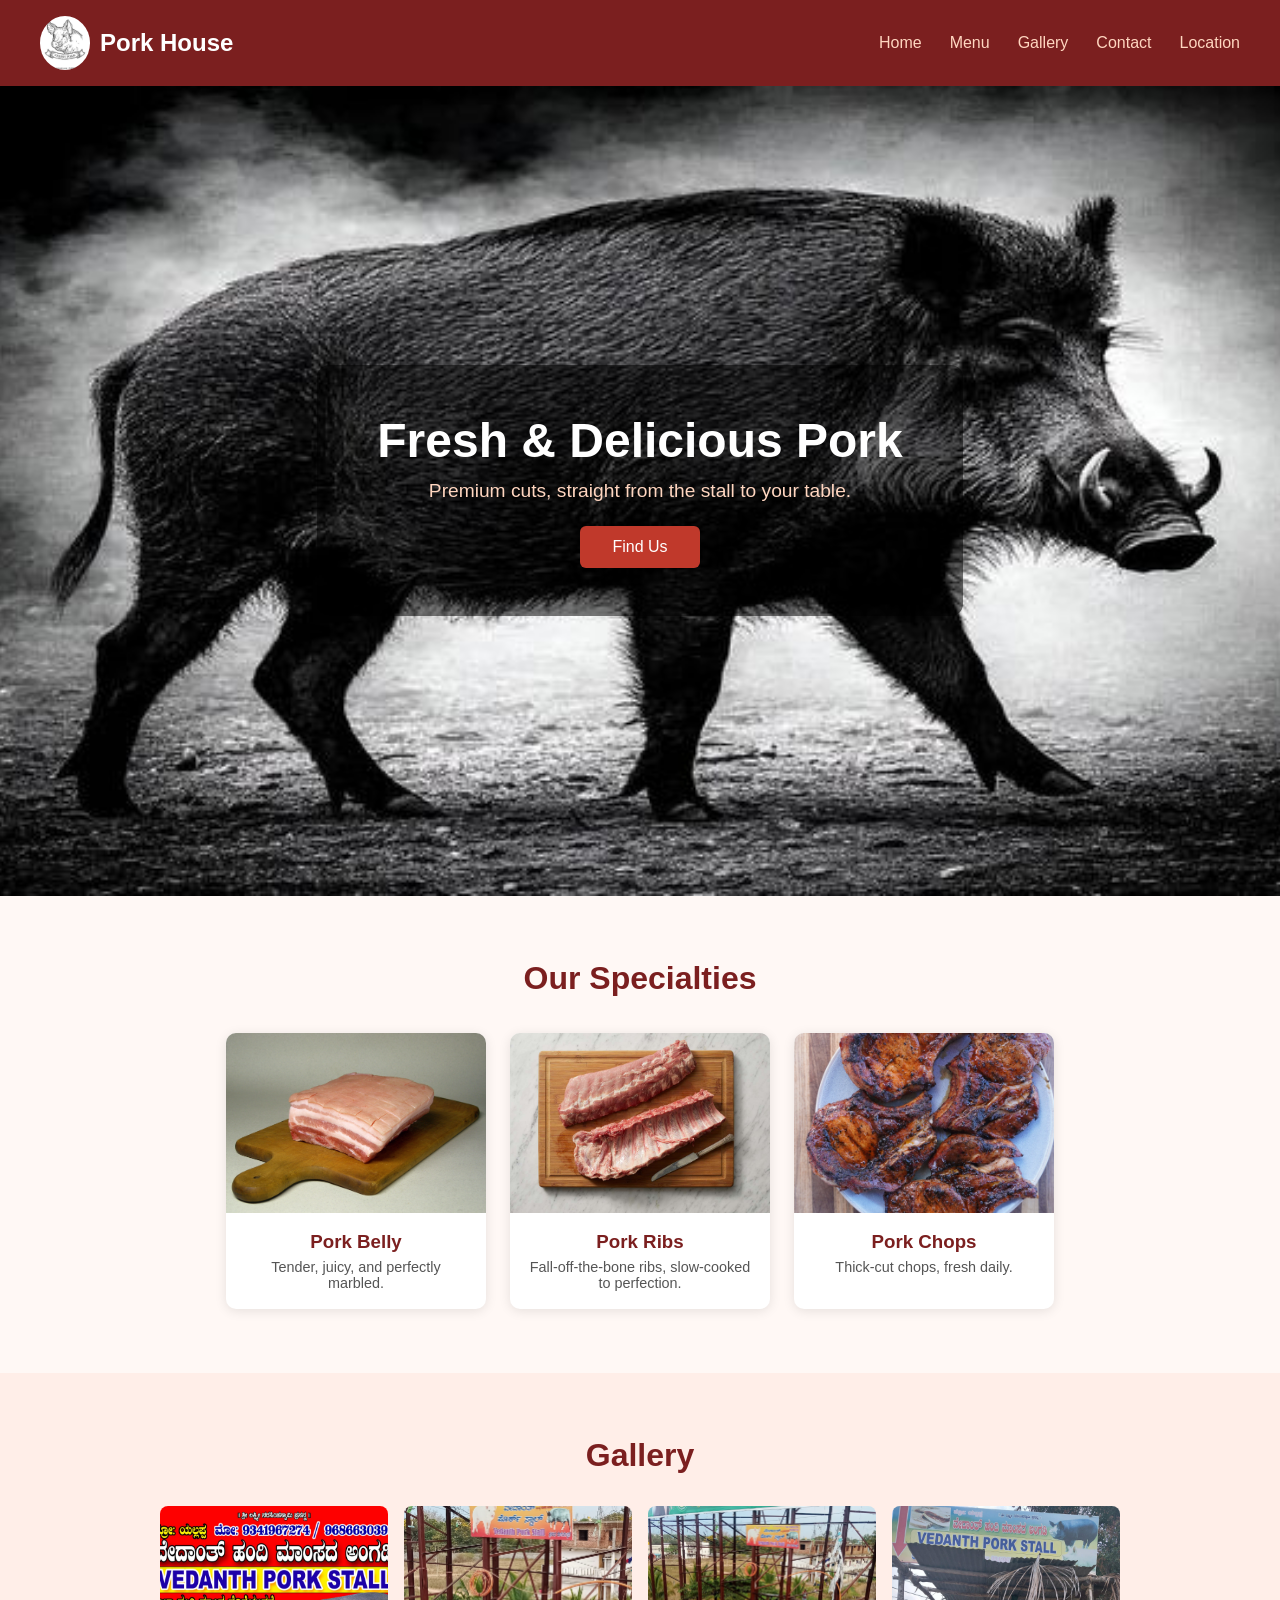
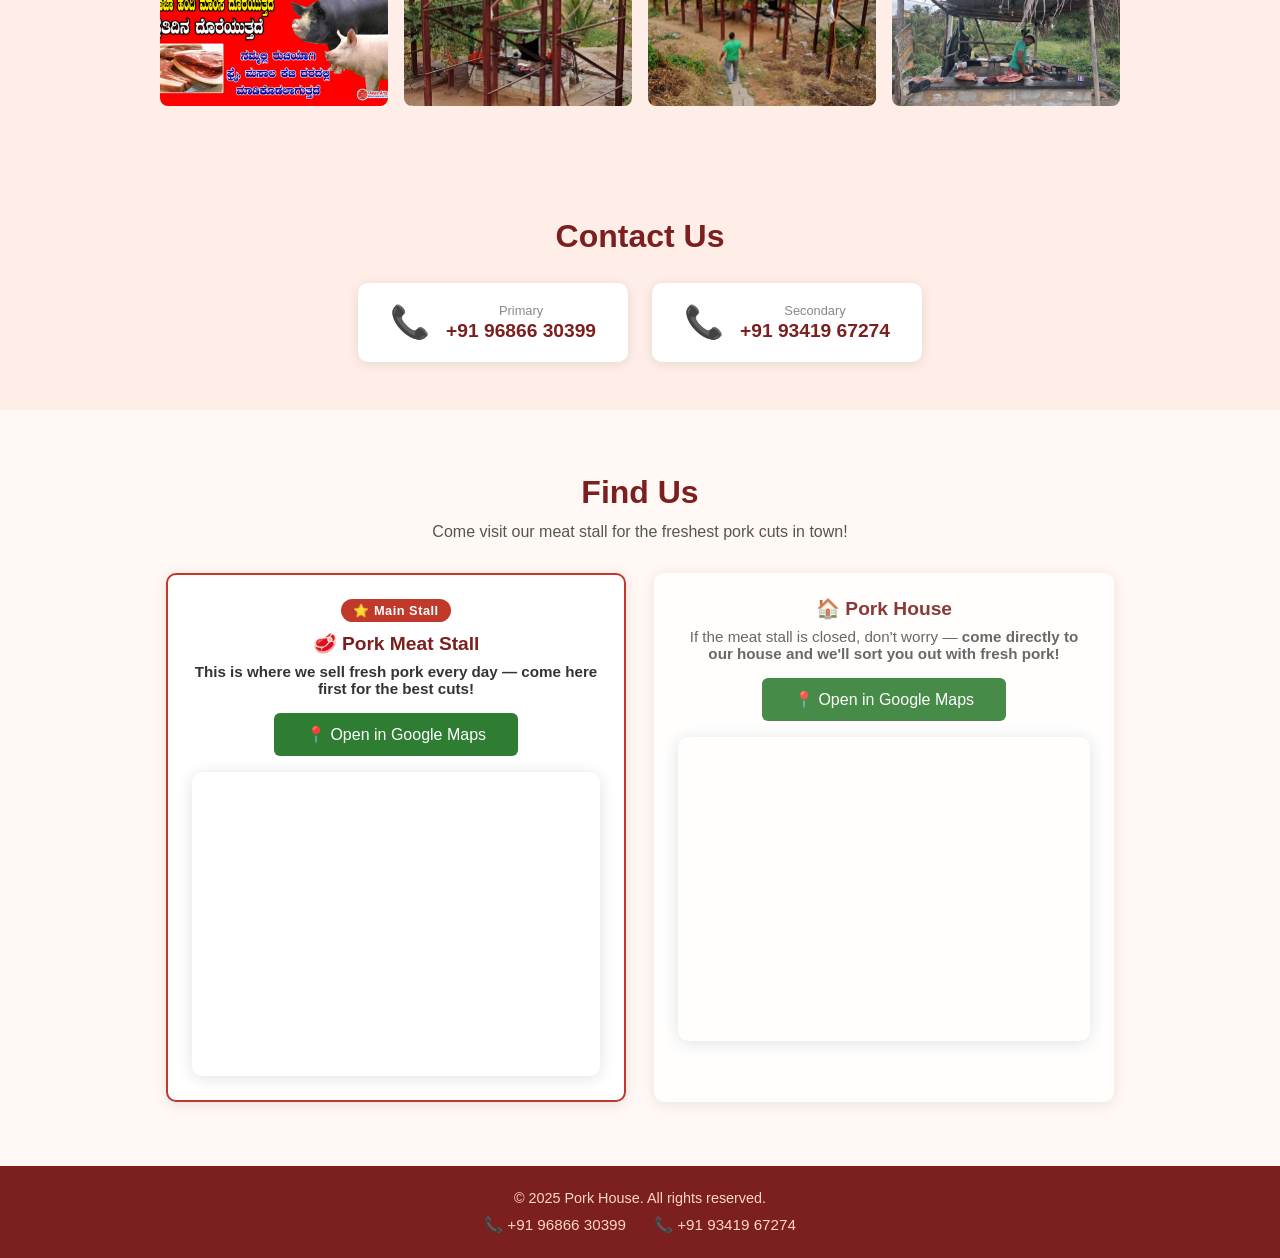
==== index.html @ 76602b4b "Initial Web Create 2026" ====
<!DOCTYPE html>
<html lang="en">

<head>
  <meta charset="UTF-8" />
  <meta name="viewport" content="width=device-width, initial-scale=1.0" />
  <title>Pork House</title>
  <link rel="stylesheet" href="styles.css" />
</head>

<body>

  <!-- Navbar -->
  <nav class="navbar">
    <div class="logo"><img src="./images/pork_image.jpeg" alt="appLogo" class="app-logo" />
      <p class="text">Pork House</p>
    </div>
    <ul>
      <li><a href="#home">Home</a></li>
      <li><a href="#menu">Menu</a></li>
      <li><a href="#gallery">Gallery</a></li>
      <li><a href="#contact">Contact</a></li>
      <li><a href="#location">Location</a></li>
    </ul>
  </nav>

  <!-- Hero Section -->
  <section class="hero" id="home">
    <div class="hero-overlay">
      <h1>Fresh & Delicious Pork</h1>
      <p>Premium cuts, straight from the stall to your table.</p>
      <a href="#location" class="btn">Find Us</a>
    </div>
  </section>

  <!-- Menu Highlights -->
  <section class="menu" id="menu">
    <h2>Our Specialties</h2>
    <div class="cards">
      <div class="card">
        <img src="images/pork-belly.jpg" alt="Pork Belly" />
        <h3>Pork Belly</h3>
        <p>Tender, juicy, and perfectly marbled.</p>
      </div>
      <div class="card">
        <img src="images/pork-ribs.jpg" alt="Pork Ribs" />
        <h3>Pork Ribs</h3>
        <p>Fall-off-the-bone ribs, slow-cooked to perfection.</p>
      </div>
      <div class="card">
        <img src="images/pork-chops.webp" alt="Pork Chops" />
        <h3>Pork Chops</h3>
        <p>Thick-cut chops, fresh daily.</p>
      </div>
    </div>
  </section>

  <!-- Gallery -->
  <section class="gallery" id="gallery">
    <h2>Gallery</h2>
    <div class="gallery-grid">
      <img src="images/stall-image5.jpeg" alt="Stall photo 1" />
      <img src="images/stall-image2.jpg" alt="Stall photo 2" />
      <img src="images/stall-image3.jpg" alt="Stall photo 3" />
      <img src="images/stall-image4.jpeg" alt="Stall photo 4" />
    </div>
  </section>

  <!-- Contact - Above Location -->
  <section class="contact" id="contact">
    <h2>Contact Us</h2>
    <div class="contact-numbers">
      <a href="tel:+919686630399" class="contact-card">
        <span class="contact-icon">📞</span>
        <div>
          <p class="contact-label">Primary</p>
          <p class="contact-num">+91 96866 30399</p>
        </div>
      </a>
      <a href="tel:+919341967274" class="contact-card">
        <span class="contact-icon">📞</span>
        <div>
          <p class="contact-label">Secondary</p>
          <p class="contact-num">+91 93419 67274</p>
        </div>
      </a>
    </div>
  </section>

  <!-- Location -->
  <section class="location" id="location">
    <h2>Find Us</h2>
    <p>Come visit our meat stall for the freshest pork cuts in town!</p>

    <div class="location-grid">

      <!-- Meat Shop - Primary -->
      <div class="location-card primary-card">
        <div class="primary-badge">⭐ Main Stall</div>
        <div class="location-label">🥩 Pork Meat Stall</div>
        <p class="primary-desc">This is where we sell fresh pork every day — come here first for the best cuts!</p>
        <a href="https://maps.app.goo.gl/c21QPs1DoTuWSvYH7" target="_blank" rel="noopener noreferrer"
          class="btn map-btn">
          📍 Open in Google Maps
        </a>
        <div class="map-embed">
          <iframe src="https://www.google.com/maps/embed?pb=!1m18!1m12!1m3!1d3890.7198566037187!2d77.38511257483822!3d12.796687487502913!2m3!1f0!2f0!3f0!3m2!1i1024!2i768!4f13.1!3m3!1m2!1s0x3bae47969651ea65%3A0xe410004b6f6bad5d!2sVedanth%20Pork%20Stall!5e0!3m2!1sen!2sin!4v1774704744958!5m2!1sen!2sin" width="100%" height="300"
            style="border:0;" allowfullscreen="" loading="lazy" referrerpolicy="no-referrer-when-downgrade"
            title="Vedanth Pork Stall"></iframe>
        </div>
      </div>

      <!-- Pork House - Fallback -->
      <div class="location-card secondary-card">
        <div class="location-label">🏠 Pork House</div>
        <p>If the meat stall is closed, don't worry — <strong>come directly to our house and we'll sort you out with
            fresh pork!</strong></p>
        <a href="https://maps.app.goo.gl/XZKq4kPBNKvLTe75A" target="_blank" rel="noopener noreferrer"
          class="btn map-btn">
          📍 Open in Google Maps
        </a>
        <div class="map-embed">
          <iframe src="https://www.google.com/maps/embed?pb=!1m18!1m12!1m3!1d972.6920124301181!2d77.3861687695358!3d12.793562499219107!2m3!1f0!2f0!3f0!3m2!1i1024!2i768!4f13.1!3m3!1m2!1s0x3bae476a164b6f61%3A0x58d364a64535a1d9!2sPork%20house%20chathra-%20Yallappa!5e0!3m2!1sen!2sin!4v1774704671130!5m2!1sen!2sin" width="100%" height="300"
            style="border:0;" allowfullscreen="" loading="lazy" referrerpolicy="no-referrer-when-downgrade"
            title="Pork House Chathra"></iframe>
        </div>
      </div>

    </div>
  </section>

  <!-- Footer -->
  <footer>
    <p>© 2025 Pork House. All rights reserved.</p>
    <div class="footer-contact">
      <a href="tel:+919686630399">📞 +91 96866 30399</a>
      <a href="tel:+919341967274">📞 +91 93419 67274</a>
    </div>
  </footer>

</body>

</html>
---- styles.css ----
* {
  margin: 0;
  padding: 0;
  box-sizing: border-box;
}

body {
  font-family: 'Segoe UI', sans-serif;
  color: #222;
  background: #fff8f5;
}

.app-logo {
  width: 50px;
  border-radius: 50%;
}
.logo{
  display: flex;
  align-items: center;
  gap: 10px;
}
/* Navbar */
.navbar {
  display: flex;
  justify-content: space-between;
  align-items: center;
  padding: 16px 40px;
  background: #7b1f1f;
  position: sticky;
  top: 0;
  z-index: 100;
}

.navbar .logo {
  font-size: 1.5rem;
  font-weight: bold;
  color: #fff;
}

.navbar ul {
  list-style: none;
  display: flex;
  flex-wrap: wrap;
  gap: 28px;
}

.navbar ul a {
  color: #ffd6c0;
  text-decoration: none;
  font-size: 1rem;
  transition: color 0.2s;
}

.navbar ul a:hover {
  color: #fff;
}

/* Hero */
.hero {
  height: 90vh;
  background: url('./images/pig-bg.jpg') center/cover no-repeat;
  background-size: cover;
  display: flex;
  align-items: center;
  justify-content: center;
}

.hero-overlay {
  background: rgba(0, 0, 0, 0.52);
  padding: 48px 60px;
  border-radius: 12px;
  text-align: center;
  color: #fff;
}

.hero-overlay h1 {
  font-size: 3rem;
  margin-bottom: 12px;
}

.hero-overlay p {
  font-size: 1.2rem;
  margin-bottom: 24px;
  color: #ffd6c0;
}

/* Button */
.btn {
  display: inline-block;
  padding: 12px 32px;
  background: #c0392b;
  color: #fff;
  border-radius: 6px;
  text-decoration: none;
  font-size: 1rem;
  transition: background 0.2s;
}

.btn:hover {
  background: #96281b;
}

/* Menu */
.menu {
  padding: 64px 40px;
  text-align: center;
}

.menu h2 {
  font-size: 2rem;
  margin-bottom: 36px;
  color: #7b1f1f;
}

.cards {
  display: flex;
  gap: 24px;
  justify-content: center;
  flex-wrap: wrap;
}

.card {
  background: #fff;
  border-radius: 10px;
  box-shadow: 0 2px 12px rgba(0, 0, 0, 0.1);
  width: 260px;
  overflow: hidden;
  transition: transform 0.2s;
}

.card:hover {
  transform: translateY(-6px);
}

.card img {
  width: 100%;
  height: 180px;
  object-fit: cover;
}

.card h3 {
  padding: 14px 16px 6px;
  color: #7b1f1f;
}

.card p {
  padding: 0 16px 18px;
  font-size: 0.9rem;
  color: #555;
}

/* Gallery */
.gallery {
  padding: 64px 40px;
  background: #ffeee8;
  text-align: center;
}

.gallery h2 {
  font-size: 2rem;
  margin-bottom: 32px;
  color: #7b1f1f;
}

.gallery-grid {
  display: grid;
  grid-template-columns: repeat(auto-fit, minmax(220px, 1fr));
  gap: 16px;
  max-width: 960px;
  margin: 0 auto;
}

.gallery-grid img {
  width: 100%;
  height: 200px;
  object-fit: cover;
  border-radius: 8px;
  transition: opacity 0.2s;
}

.gallery-grid img:hover {
  opacity: 0.85;
}

/* Location */
.location {
  padding: 64px 40px;
  text-align: center;
}

.location h2 {
  font-size: 2rem;
  margin-bottom: 12px;
  color: #7b1f1f;
}

.location > p {
  margin-bottom: 32px;
  color: #555;
}

.location-grid {
  display: flex;
  gap: 28px;
  justify-content: center;
  flex-wrap: wrap;
  max-width: 1000px;
  margin: 0 auto;
}

.location-card {
  background: #fff;
  border-radius: 10px;
  box-shadow: 0 2px 14px rgba(0,0,0,0.1);
  padding: 24px;
  flex: 1;
  min-width: 280px;
  max-width: 460px;
  text-align: center;
}

.primary-card {
  border: 2px solid #c0392b;
  flex: 1.3;
}

.secondary-card {
  opacity: 0.88;
}

.primary-badge {
  display: inline-block;
  background: #c0392b;
  color: #fff;
  font-size: 0.8rem;
  font-weight: bold;
  padding: 4px 12px;
  border-radius: 20px;
  margin-bottom: 10px;
  letter-spacing: 0.5px;
}

.primary-desc {
  font-weight: 600 !important;
  color: #333 !important;
}

.location-label {
  font-size: 1.2rem;
  font-weight: bold;
  color: #7b1f1f;
  margin-bottom: 8px;
}

.location-card p {
  color: #555;
  margin-bottom: 16px;
  font-size: 0.95rem;
}

.map-btn {
  margin-bottom: 16px;
  background: #2e7d32;
  display: inline-block;
}

.map-btn:hover {
  background: #1b5e20;
}

.map-embed {
  border-radius: 10px;
  overflow: hidden;
  box-shadow: 0 2px 16px rgba(0,0,0,0.12);
}

/* Contact */
.contact {
  padding: 48px 40px;
  background: #ffeee8;
  text-align: center;
}

.contact h2 {
  font-size: 2rem;
  margin-bottom: 28px;
  color: #7b1f1f;
}

.contact-numbers {
  display: flex;
  gap: 24px;
  justify-content: center;
  flex-wrap: wrap;
}

.contact-card {
  display: flex;
  align-items: center;
  gap: 16px;
  background: #fff;
  border-radius: 10px;
  padding: 20px 32px;
  box-shadow: 0 2px 12px rgba(0,0,0,0.1);
  text-decoration: none;
  color: #222;
  transition: transform 0.2s;
}

.contact-card:hover {
  transform: translateY(-4px);
}

.contact-icon {
  font-size: 2rem;
}

.contact-label {
  font-size: 0.8rem;
  color: #888;
  margin-bottom: 2px;
}

.contact-num {
  font-size: 1.2rem;
  font-weight: bold;
  color: #7b1f1f;
}

/* Footer */
footer {
  background: #7b1f1f;
  color: #ffd6c0;
  text-align: center;
  padding: 24px 20px;
  font-size: 0.9rem;
}

.footer-contact {
  display: flex;
  justify-content: center;
  gap: 28px;
  margin-top: 10px;
  flex-wrap: wrap;
}

.footer-contact a {
  color: #ffd6c0;
  text-decoration: none;
  font-size: 0.95rem;
}

.footer-contact a:hover {
  color: #fff;
}

/* Responsive */
@media (max-width: 600px) {
  .navbar {
    flex-direction: column;
    gap: 12px;
    padding: 16px 20px;
  }

  .hero-overlay h1 {
    font-size: 2rem;
  }

  .hero-overlay {
    padding: 32px 24px;
  }

  .menu,
  .gallery,
  .location {
    padding: 40px 20px;
  }
}
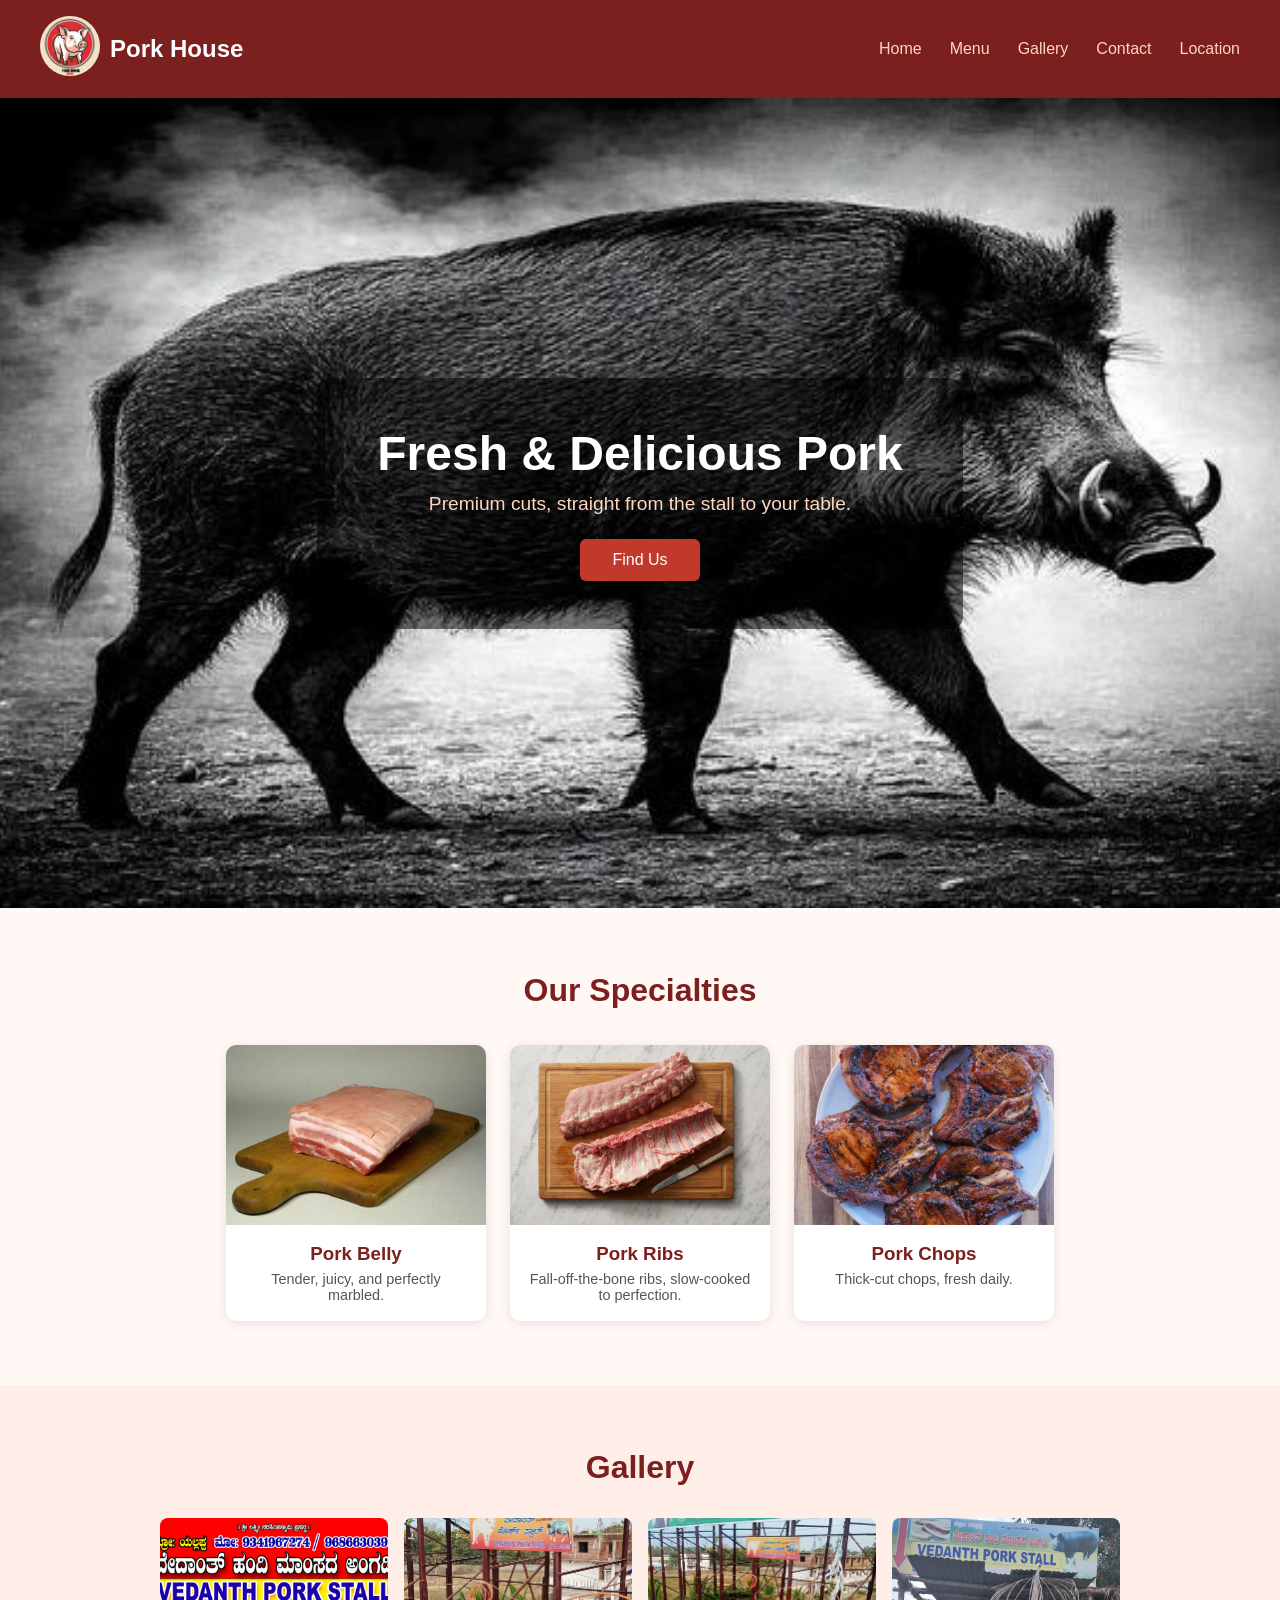
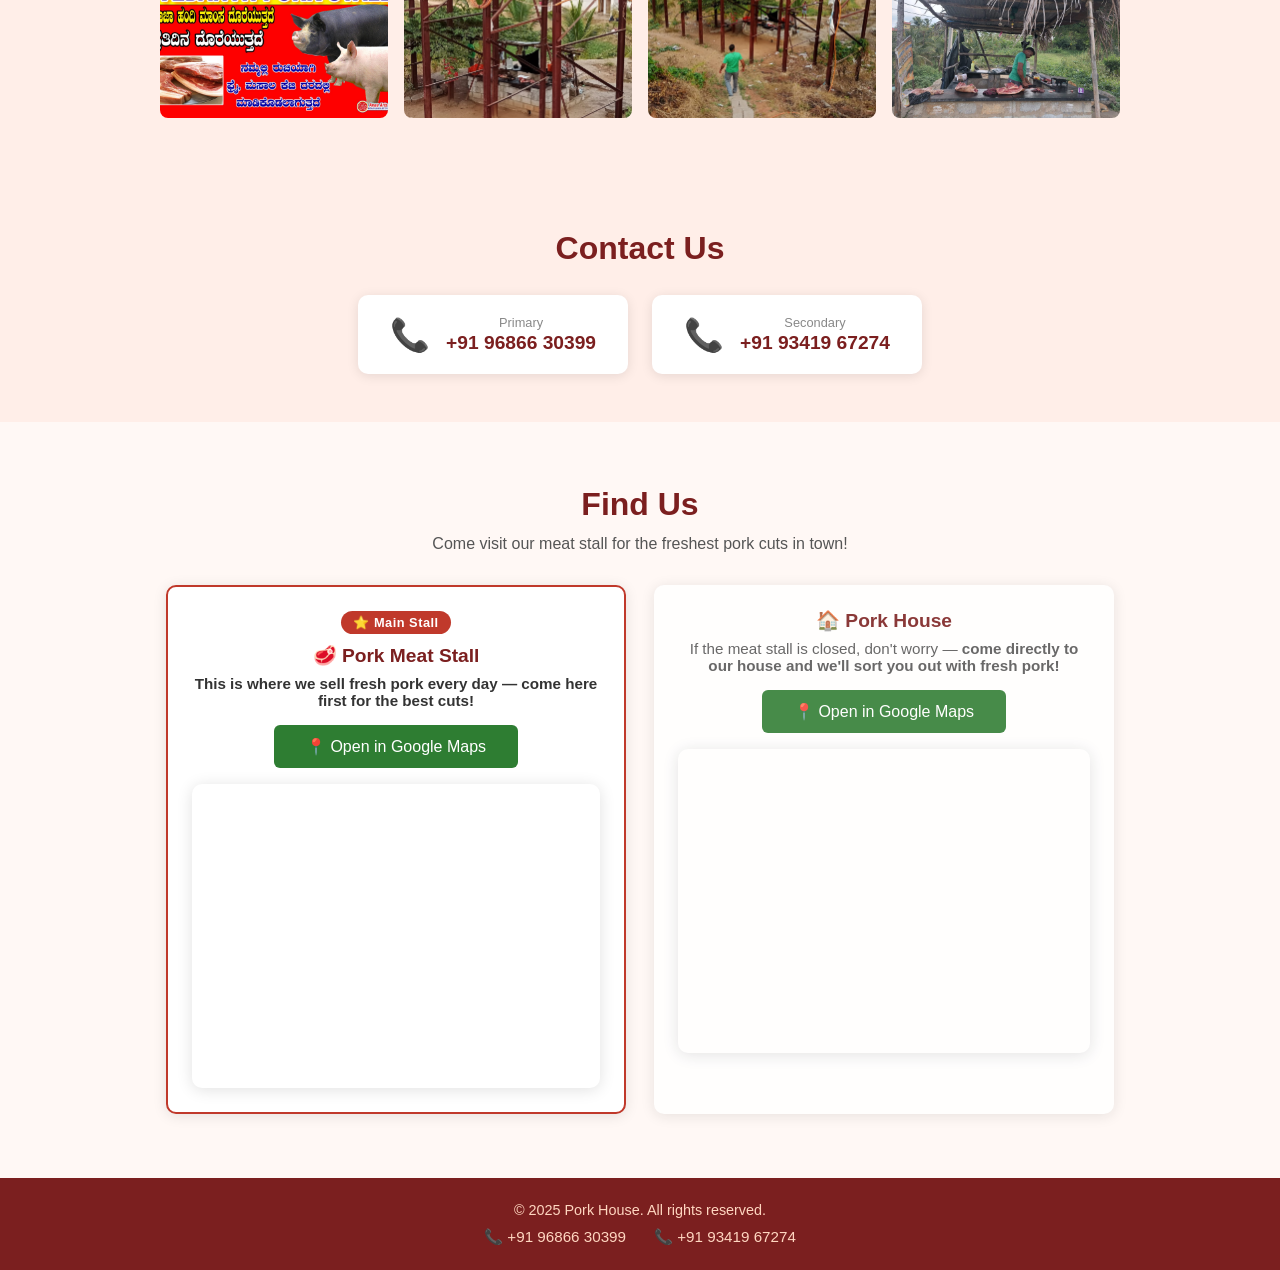
==== commit 689fb541: "Changed Logo of Website" ====
--- a/index.html
+++ b/index.html
@@ -6,13 +6,16 @@
   <meta name="viewport" content="width=device-width, initial-scale=1.0" />
   <title>Pork House</title>
   <link rel="stylesheet" href="styles.css" />
+  <link rel="icon" href="./images/pork-house-logo.png" type="image/png">
+
 </head>
 
 <body>
 
   <!-- Navbar -->
   <nav class="navbar">
-    <div class="logo"><img src="./images/pork_image.jpeg" alt="appLogo" class="app-logo" />
+    <div class="logo">
+      <a href="#"><img src="./images/pork-house-logo.png" alt="appLogo" class="app-logo" /></a>
       <p class="text">Pork House</p>
     </div>
     <ul>
--- a/styles.css
+++ b/styles.css
@@ -11,7 +11,7 @@
 }
 
 .app-logo {
-  width: 50px;
+  width: 60px;
   border-radius: 50%;
 }
 .logo{
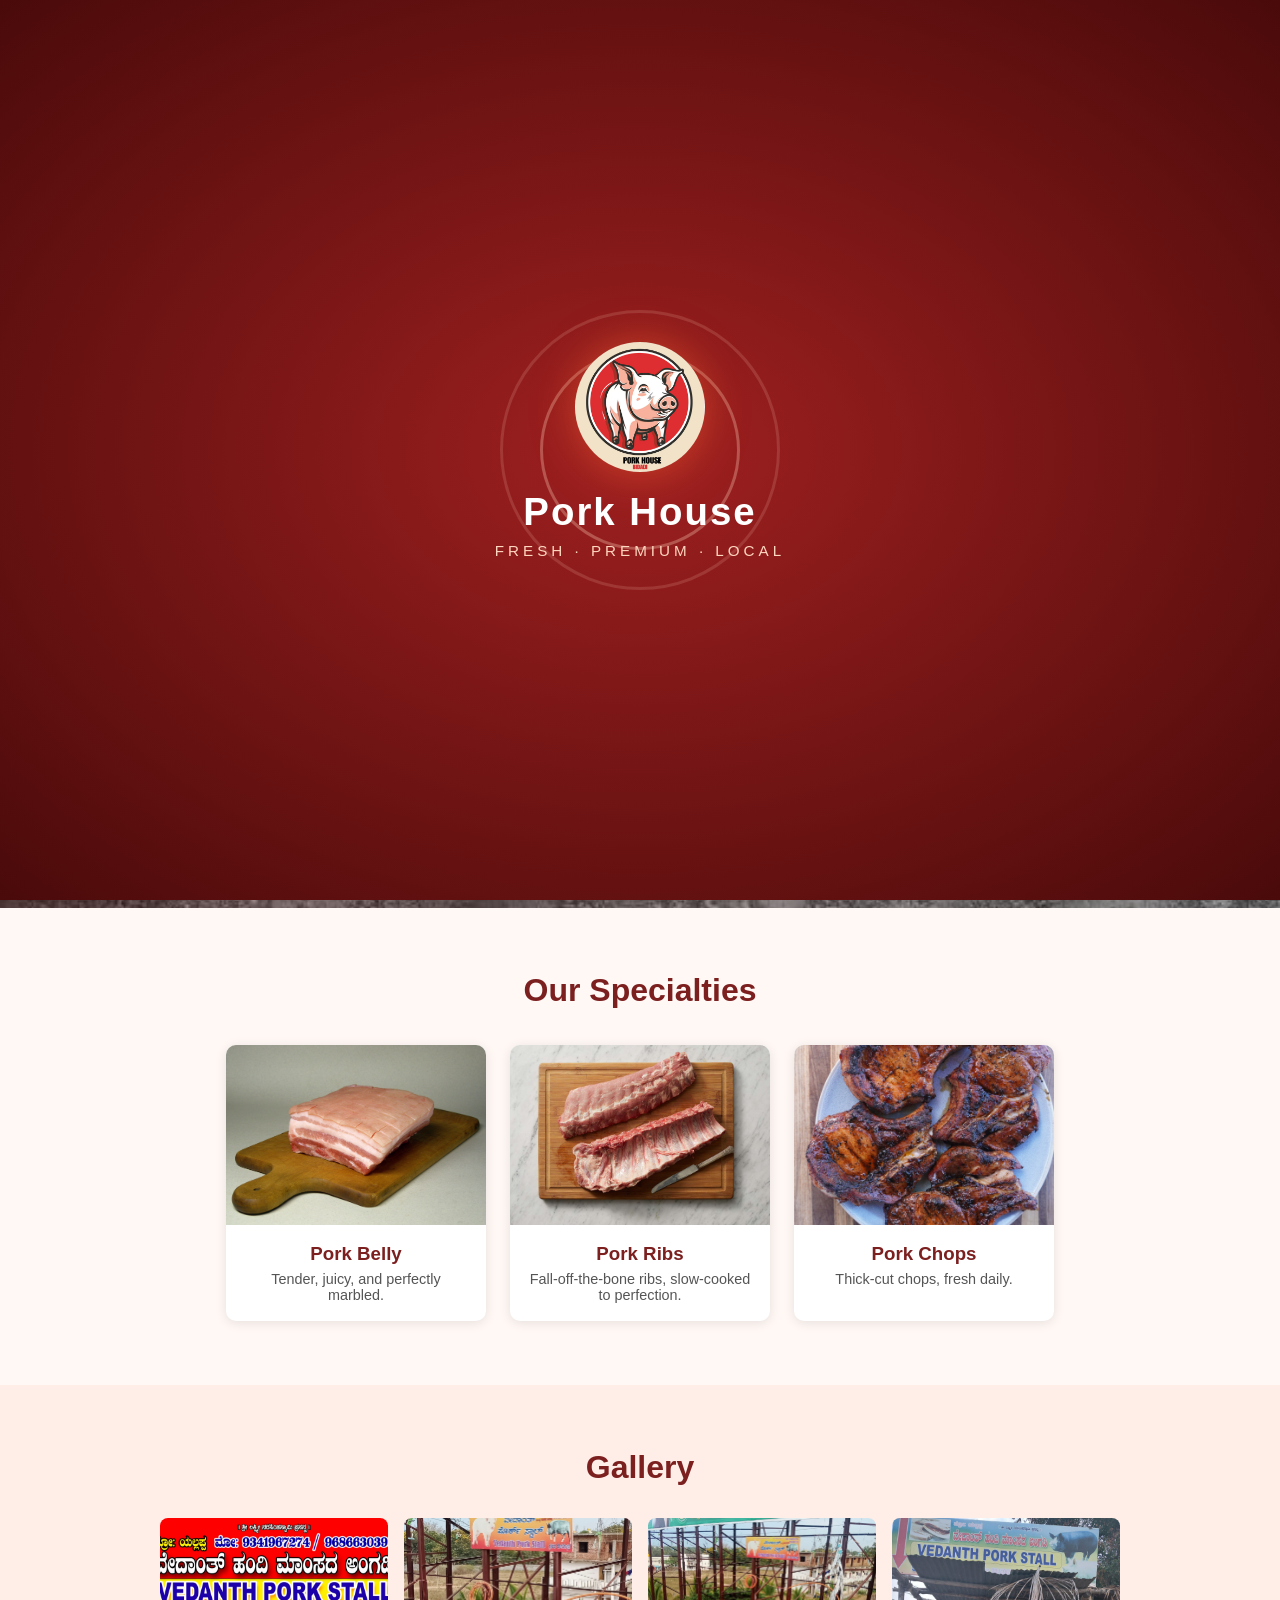
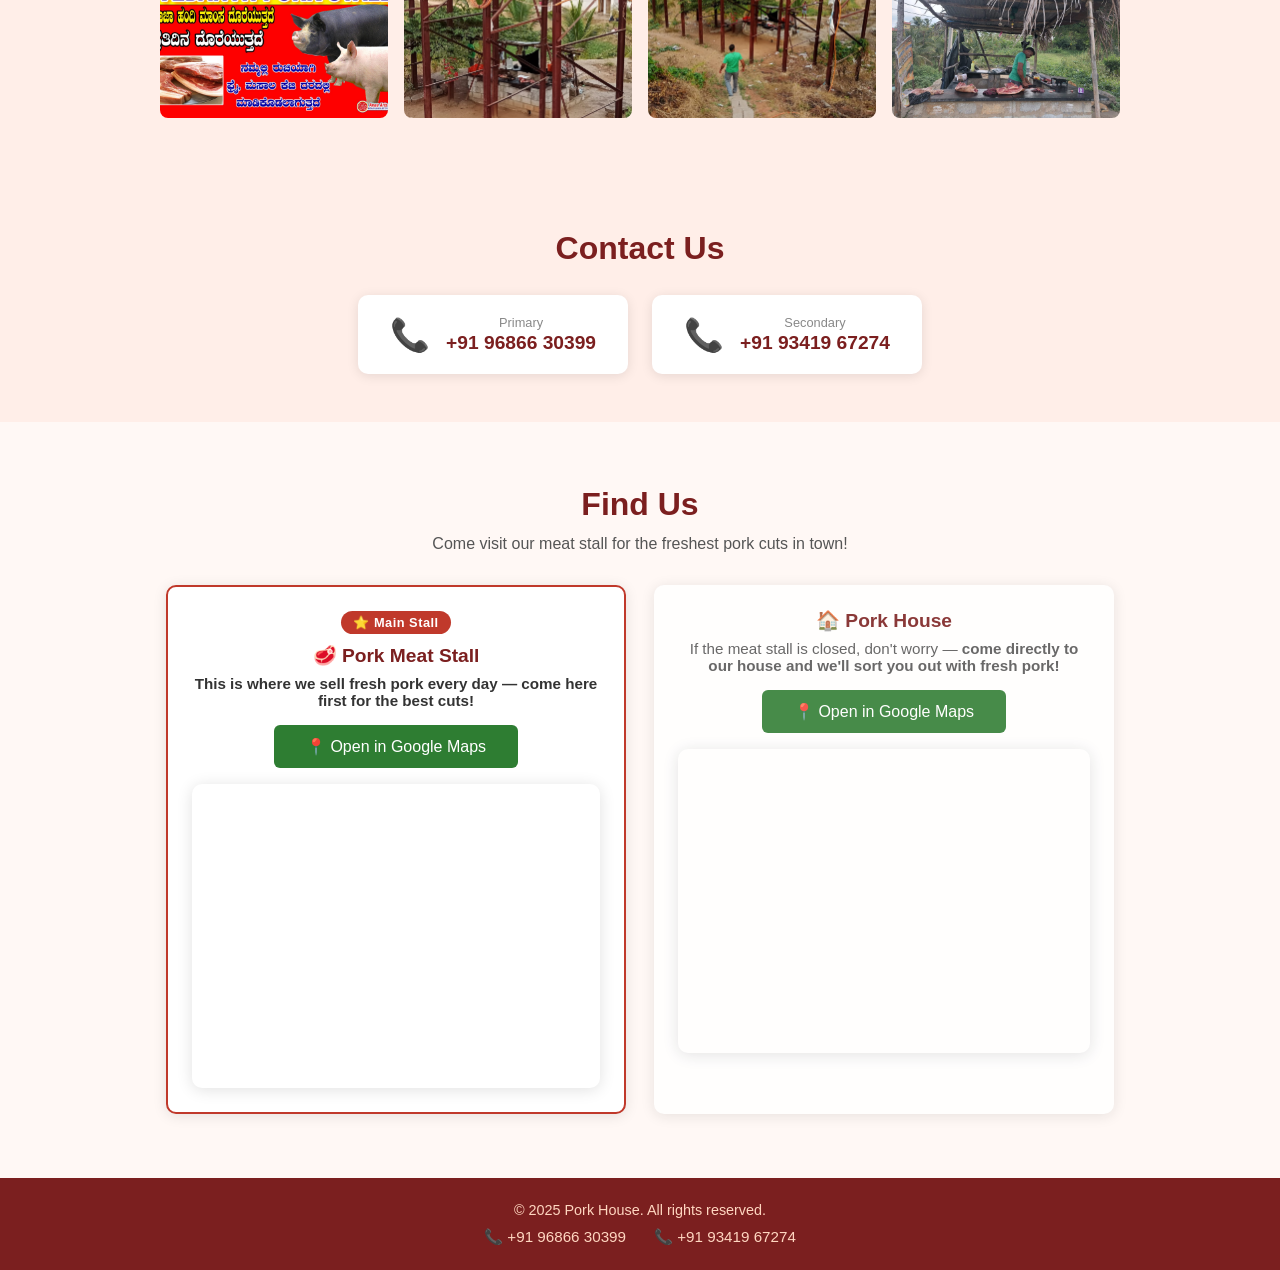
==== commit 07239ce5: "Created a beautiful animations, app opening logo display first, pig running animations using canvas" ====
--- a/index.html
+++ b/index.html
@@ -11,6 +11,15 @@
 </head>
 
 <body>
+
+  <!-- Splash Screen -->
+  <div class="splash" id="splash">
+    <div class="splash-ring"></div>
+    <div class="splash-ring splash-ring2"></div>
+    <img src="./images/pork-house-logo.png" alt="Pork House Logo" class="splash-logo" />
+    <p class="splash-text">Pork House</p>
+    <p class="splash-tagline">Fresh · Premium · Local</p>
+  </div>
 
   <!-- Navbar -->
   <nav class="navbar">
@@ -29,28 +38,33 @@
 
   <!-- Hero Section -->
   <section class="hero" id="home">
-    <div class="hero-overlay">
-      <h1>Fresh & Delicious Pork</h1>
+    <div class="hero-particles">
+      <span></span><span></span><span></span><span></span><span></span>
+      <span></span><span></span><span></span>
+    </div>
+    <canvas id="pigCanvas"></canvas>
+    <div class="hero-overlay animate-hero">
+      <h1>Fresh &amp; Delicious Pork</h1>
       <p>Premium cuts, straight from the stall to your table.</p>
-      <a href="#location" class="btn">Find Us</a>
+      <a href="#location" class="btn btn-pulse">Find Us</a>
     </div>
   </section>
 
   <!-- Menu Highlights -->
-  <section class="menu" id="menu">
+  <section class="menu reveal" id="menu">
     <h2>Our Specialties</h2>
     <div class="cards">
-      <div class="card">
+      <div class="card reveal">
         <img src="images/pork-belly.jpg" alt="Pork Belly" />
         <h3>Pork Belly</h3>
         <p>Tender, juicy, and perfectly marbled.</p>
       </div>
-      <div class="card">
+      <div class="card reveal">
         <img src="images/pork-ribs.jpg" alt="Pork Ribs" />
         <h3>Pork Ribs</h3>
         <p>Fall-off-the-bone ribs, slow-cooked to perfection.</p>
       </div>
-      <div class="card">
+      <div class="card reveal">
         <img src="images/pork-chops.webp" alt="Pork Chops" />
         <h3>Pork Chops</h3>
         <p>Thick-cut chops, fresh daily.</p>
@@ -59,18 +73,18 @@
   </section>
 
   <!-- Gallery -->
-  <section class="gallery" id="gallery">
+  <section class="gallery reveal" id="gallery">
     <h2>Gallery</h2>
     <div class="gallery-grid">
-      <img src="images/stall-image5.jpeg" alt="Stall photo 1" />
-      <img src="images/stall-image2.jpg" alt="Stall photo 2" />
-      <img src="images/stall-image3.jpg" alt="Stall photo 3" />
-      <img src="images/stall-image4.jpeg" alt="Stall photo 4" />
+      <img src="images/stall-image5.jpeg" alt="Stall photo 1" class="reveal" />
+      <img src="images/stall-image2.jpg" alt="Stall photo 2" class="reveal" />
+      <img src="images/stall-image3.jpg" alt="Stall photo 3" class="reveal" />
+      <img src="images/stall-image4.jpeg" alt="Stall photo 4" class="reveal" />
     </div>
   </section>
 
   <!-- Contact - Above Location -->
-  <section class="contact" id="contact">
+  <section class="contact reveal" id="contact">
     <h2>Contact Us</h2>
     <div class="contact-numbers">
       <a href="tel:+919686630399" class="contact-card">
@@ -91,7 +105,7 @@
   </section>
 
   <!-- Location -->
-  <section class="location" id="location">
+  <section class="location reveal" id="location">
     <h2>Find Us</h2>
     <p>Come visit our meat stall for the freshest pork cuts in town!</p>
 
@@ -141,6 +155,257 @@
     </div>
   </footer>
 
+  <script>
+    // Splash
+    window.addEventListener('load', () => {
+      setTimeout(() => {
+        const splash = document.getElementById('splash');
+        splash.classList.add('splash-hide');
+        setTimeout(() => splash.remove(), 800);
+      }, 1800);
+    });
+
+    // Scroll reveal
+    const observer = new IntersectionObserver((entries) => {
+      entries.forEach(e => {
+        if (e.isIntersecting) {
+          e.target.classList.add('revealed');
+          observer.unobserve(e.target);
+        }
+      });
+    }, { threshold: 0.12 });
+    document.querySelectorAll('.reveal').forEach(el => observer.observe(el));
+
+    // ── Pig Canvas Animation ──────────────────────────────────────────
+    const canvas = document.getElementById('pigCanvas');
+    const ctx    = canvas.getContext('2d');
+
+    function resize() {
+      canvas.width  = canvas.parentElement.offsetWidth;
+      canvas.height = canvas.parentElement.offsetHeight;
+    }
+    resize();
+    window.addEventListener('resize', resize);
+
+    const pig = { x: -160, dir: 1, speed: 2.8, t: 0 };
+
+    function drawPig(cx, groundY, dir, t) {
+      ctx.save();
+      ctx.translate(cx, groundY);
+      if (dir === -1) ctx.scale(-1, 1);
+
+      // gallop: body bobs and pitches
+      const bob   = Math.abs(Math.sin(t * 0.22)) * -10;  // lifts up at mid-stride
+      const pitch = Math.sin(t * 0.22) * 4;               // slight nose-dip
+
+      // leg angles — gallop gait (4 phases)
+      const phase = (t * 0.22) % (Math.PI * 2);
+      const fl = Math.sin(phase) * 38;           // front-left
+      const fr = Math.sin(phase + Math.PI) * 38; // front-right
+      const bl = Math.sin(phase + Math.PI * 0.5) * 32;  // back-left
+      const br = Math.sin(phase + Math.PI * 1.5) * 32;  // back-right
+
+      const S = 1.5; // overall scale
+      ctx.scale(S, S);
+
+      // ── shadow ──
+      ctx.save();
+      ctx.translate(0, 2);
+      ctx.scale(1, 0.18);
+      ctx.beginPath();
+      ctx.ellipse(0, 0, 55, 55, 0, 0, Math.PI * 2);
+      ctx.fillStyle = 'rgba(0,0,0,0.22)';
+      ctx.fill();
+      ctx.restore();
+
+      ctx.save();
+      ctx.translate(0, bob);
+      ctx.rotate(pitch * Math.PI / 180);
+
+      // ── BACK LEGS (behind body) ──
+      function leg(ox, oy, angle, isBack) {
+        ctx.save();
+        ctx.translate(ox, oy);
+        ctx.rotate(angle * Math.PI / 180);
+        // upper leg
+        ctx.beginPath();
+        ctx.roundRect(-5, 0, 10, 20, 5);
+        ctx.fillStyle = isBack ? '#c9604a' : '#d4705a';
+        ctx.fill();
+        // lower leg (knee bend)
+        ctx.save();
+        ctx.translate(0, 18);
+        ctx.rotate(-angle * 0.5 * Math.PI / 180);
+        ctx.beginPath();
+        ctx.roundRect(-4, 0, 8, 16, 4);
+        ctx.fillStyle = '#b85040';
+        ctx.fill();
+        // hoof
+        ctx.beginPath();
+        ctx.ellipse(0, 17, 6, 4, 0, 0, Math.PI * 2);
+        ctx.fillStyle = '#3a1a10';
+        ctx.fill();
+        ctx.restore();
+        ctx.restore();
+      }
+
+      leg(-28, -18, bl, true);
+      leg(-18, -18, br, true);
+
+      // ── BODY — wide barrel pig ──
+      // main torso
+      ctx.beginPath();
+      ctx.ellipse(0, -28, 52, 30, 0, 0, Math.PI * 2);
+      ctx.fillStyle = '#f0a090';
+      ctx.fill();
+      ctx.strokeStyle = '#c96050';
+      ctx.lineWidth = 1.2;
+      ctx.stroke();
+
+      // belly (lighter underside)
+      ctx.beginPath();
+      ctx.ellipse(4, -18, 34, 16, 0, 0, Math.PI * 2);
+      ctx.fillStyle = '#f9cfc4';
+      ctx.fill();
+
+      // ── FRONT LEGS (in front of body) ──
+      leg(22, -18, fl, false);
+      leg(32, -18, fr, false);
+
+      // ── NECK ──
+      ctx.beginPath();
+      ctx.moveTo(36, -50);
+      ctx.bezierCurveTo(58, -52, 62, -42, 58, -30);
+      ctx.bezierCurveTo(52, -20, 38, -22, 36, -30);
+      ctx.closePath();
+      ctx.fillStyle = '#f0a090';
+      ctx.fill();
+
+      // ── HEAD — big round pig head ──
+      ctx.beginPath();
+      ctx.ellipse(62, -50, 26, 24, 0.15, 0, Math.PI * 2);
+      ctx.fillStyle = '#f0a090';
+      ctx.fill();
+      ctx.strokeStyle = '#c96050';
+      ctx.lineWidth = 1.2;
+      ctx.stroke();
+
+      // ── EARS — triangle/rounded on top ──
+      // left ear
+      ctx.save();
+      ctx.translate(50, -70);
+      ctx.rotate(-0.3 + Math.sin(t * 0.15) * 0.12);
+      ctx.beginPath();
+      ctx.moveTo(0, 0);
+      ctx.lineTo(-10, -20);
+      ctx.lineTo(8, -18);
+      ctx.closePath();
+      ctx.fillStyle = '#e07060';
+      ctx.fill();
+      ctx.strokeStyle = '#c05040';
+      ctx.lineWidth = 1;
+      ctx.stroke();
+      // inner ear
+      ctx.beginPath();
+      ctx.moveTo(0, -2);
+      ctx.lineTo(-6, -16);
+      ctx.lineTo(4, -14);
+      ctx.closePath();
+      ctx.fillStyle = '#f0a0a0';
+      ctx.fill();
+      ctx.restore();
+
+      // right ear
+      ctx.save();
+      ctx.translate(68, -72);
+      ctx.rotate(0.2 + Math.sin(t * 0.15 + 0.5) * 0.1);
+      ctx.beginPath();
+      ctx.moveTo(0, 0);
+      ctx.lineTo(8, -20);
+      ctx.lineTo(-6, -17);
+      ctx.closePath();
+      ctx.fillStyle = '#e07060';
+      ctx.fill();
+      ctx.strokeStyle = '#c05040';
+      ctx.lineWidth = 1;
+      ctx.stroke();
+      ctx.beginPath();
+      ctx.moveTo(0, -2);
+      ctx.lineTo(4, -15);
+      ctx.lineTo(-3, -13);
+      ctx.closePath();
+      ctx.fillStyle = '#f0a0a0';
+      ctx.fill();
+      ctx.restore();
+
+      // ── SNOUT — wide flat disc ──
+      ctx.beginPath();
+      ctx.ellipse(84, -46, 14, 11, 0.1, 0, Math.PI * 2);
+      ctx.fillStyle = '#e07868';
+      ctx.fill();
+      ctx.strokeStyle = '#c05040';
+      ctx.lineWidth = 1;
+      ctx.stroke();
+      // nostrils
+      ctx.beginPath();
+      ctx.ellipse(80, -45, 3.5, 2.5, -0.3, 0, Math.PI * 2);
+      ctx.fillStyle = '#7a2a1a';
+      ctx.fill();
+      ctx.beginPath();
+      ctx.ellipse(88, -45, 3.5, 2.5, 0.3, 0, Math.PI * 2);
+      ctx.fillStyle = '#7a2a1a';
+      ctx.fill();
+
+      // ── EYE ──
+      ctx.beginPath();
+      ctx.ellipse(72, -58, 5, 5, 0, 0, Math.PI * 2);
+      ctx.fillStyle = '#fff';
+      ctx.fill();
+      ctx.beginPath();
+      ctx.ellipse(73, -58, 3, 3, 0, 0, Math.PI * 2);
+      ctx.fillStyle = '#1a0a00';
+      ctx.fill();
+      ctx.beginPath();
+      ctx.ellipse(74.5, -59.5, 1.2, 1.2, 0, 0, Math.PI * 2);
+      ctx.fillStyle = '#fff';
+      ctx.fill();
+
+      // ── TAIL — curly corkscrew ──
+      const waggle = Math.sin(t * 0.3) * 12;
+      ctx.save();
+      ctx.translate(-50, -38);
+      ctx.rotate(waggle * Math.PI / 180);
+      ctx.beginPath();
+      ctx.arc(0, 0, 10, 0.3, Math.PI * 1.6);
+      ctx.strokeStyle = '#d4705a';
+      ctx.lineWidth = 4;
+      ctx.lineCap = 'round';
+      ctx.stroke();
+      ctx.beginPath();
+      ctx.arc(8, -8, 5, 0.8, Math.PI * 1.9);
+      ctx.lineWidth = 3;
+      ctx.stroke();
+      ctx.restore();
+
+      ctx.restore(); // bob/pitch
+      ctx.restore(); // main
+    }
+
+    function loop() {
+      ctx.clearRect(0, 0, canvas.width, canvas.height);
+      pig.t++;
+      pig.x += pig.speed * pig.dir;
+      const groundY = canvas.height * 0.88;
+
+      if (pig.dir === 1 && pig.x > canvas.width + 160) { pig.dir = -1; pig.x = canvas.width + 160; }
+      else if (pig.dir === -1 && pig.x < -160)          { pig.dir =  1; pig.x = -160; }
+
+      drawPig(pig.x, groundY, pig.dir, pig.t);
+      requestAnimationFrame(loop);
+    }
+    loop();
+  </script>
+
 </body>
 
 </html>
--- a/styles.css
+++ b/styles.css
@@ -14,11 +14,13 @@
   width: 60px;
   border-radius: 50%;
 }
-.logo{
+
+.logo {
   display: flex;
   align-items: center;
   gap: 10px;
 }
+
 /* Navbar */
 .navbar {
   display: flex;
@@ -39,6 +41,7 @@
 
 .navbar ul {
   list-style: none;
+  justify-content: center;
   display: flex;
   flex-wrap: wrap;
   gap: 28px;
@@ -49,20 +52,191 @@
   text-decoration: none;
   font-size: 1rem;
   transition: color 0.2s;
-}
-
-.navbar ul a:hover {
-  color: #fff;
-}
+  position: relative;
+  padding-bottom: 3px;
+}
+
+.navbar ul a::after {
+  content: '';
+  position: absolute;
+  left: 0; bottom: 0;
+  width: 0; height: 2px;
+  background: #ffd6c0;
+  transition: width 0.3s ease;
+}
+
+.navbar ul a:hover::after { width: 100%; }
 
 /* Hero */
 .hero {
   height: 90vh;
-  background: url('./images/pig-bg.jpg') center/cover no-repeat;
-  background-size: cover;
+  background: url('./images/types-pork-meat.jpg') center/cover no-repeat;
   display: flex;
   align-items: center;
   justify-content: center;
+  position: relative;
+  overflow: hidden;
+}
+
+#pigCanvas {
+  position: absolute;
+  inset: 0;
+  width: 100%;
+  height: 100%;
+  pointer-events: none;
+  z-index: 1;
+}
+
+.hero::before {
+  content: '';
+  position: absolute;
+  inset: 0;
+  background: linear-gradient(135deg, rgba(80,0,0,0.45) 0%, rgba(0,0,0,0.3) 100%);
+}
+
+/* Hero text entrance */
+.animate-hero {
+  animation: heroEntrance 1s 2s cubic-bezier(0.22, 1, 0.36, 1) both;
+}
+
+@keyframes heroEntrance {
+  from { opacity: 0; transform: translateY(40px) scale(0.97); }
+  to   { opacity: 1; transform: translateY(0) scale(1); }
+}
+
+/* Floating particles */
+.hero-particles {
+  position: absolute;
+  inset: 0;
+  pointer-events: none;
+}
+
+.hero-particles span {
+  position: absolute;
+  display: block;
+  border-radius: 50%;
+  background: rgba(255, 180, 120, 0.18);
+  animation: floatUp linear infinite;
+}
+
+.hero-particles span:nth-child(1) { width:12px; height:12px; left:10%;  animation-duration:7s;  animation-delay:0s;   }
+.hero-particles span:nth-child(2) { width:20px; height:20px; left:25%;  animation-duration:9s;  animation-delay:1s;   }
+.hero-particles span:nth-child(3) { width:8px;  height:8px;  left:40%;  animation-duration:6s;  animation-delay:2s;   }
+.hero-particles span:nth-child(4) { width:16px; height:16px; left:55%;  animation-duration:11s; animation-delay:0.5s; }
+.hero-particles span:nth-child(5) { width:10px; height:10px; left:70%;  animation-duration:8s;  animation-delay:1.5s; }
+.hero-particles span:nth-child(6) { width:24px; height:24px; left:82%;  animation-duration:10s; animation-delay:3s;   }
+.hero-particles span:nth-child(7) { width:6px;  height:6px;  left:90%;  animation-duration:7s;  animation-delay:0.8s; }
+.hero-particles span:nth-child(8) { width:14px; height:14px; left:5%;   animation-duration:12s; animation-delay:2.5s; }
+
+@keyframes floatUp {
+  0%   { bottom: -20px; opacity: 0;   transform: translateX(0) scale(1); }
+  10%  { opacity: 0.6; }
+  90%  { opacity: 0.3; }
+  100% { bottom: 110%;  opacity: 0;   transform: translateX(30px) scale(1.3); }
+}
+
+/* Pulse button */
+.btn-pulse {
+  animation: btnPulse 2.5s 3s ease infinite;
+}
+
+@keyframes btnPulse {
+  0%, 100% { box-shadow: 0 0 0 0 rgba(192,57,43,0.5); }
+  50%       { box-shadow: 0 0 0 12px rgba(192,57,43,0); }
+}
+
+/* Scroll Reveal */
+.reveal {
+  opacity: 0;
+  transform: translateY(36px);
+  transition: opacity 0.7s ease, transform 0.7s ease;
+}
+
+.reveal.revealed {
+  opacity: 1;
+  transform: translateY(0);
+}
+
+.card.reveal:nth-child(2) { transition-delay: 0.15s; }
+.card.reveal:nth-child(3) { transition-delay: 0.3s; }
+
+.gallery-grid .reveal:nth-child(2) { transition-delay: 0.1s; }
+.gallery-grid .reveal:nth-child(3) { transition-delay: 0.2s; }
+.gallery-grid .reveal:nth-child(4) { transition-delay: 0.3s; }
+
+
+/* Splash Screen */
+.splash {
+  position: fixed;
+  inset: 0;
+  background: radial-gradient(ellipse at center, #a02020 0%, #4a0a0a 100%);
+  display: flex;
+  flex-direction: column;
+  align-items: center;
+  justify-content: center;
+  z-index: 9999;
+  transition: opacity 0.8s ease, transform 0.8s ease;
+}
+
+.splash-ring {
+  position: absolute;
+  width: 200px;
+  height: 200px;
+  border-radius: 50%;
+  border: 3px solid rgba(255, 214, 192, 0.3);
+  animation: ringPulse 1.8s ease-out infinite;
+}
+
+.splash-ring2 {
+  width: 280px;
+  height: 280px;
+  animation-delay: 0.4s;
+  border-color: rgba(255, 214, 192, 0.15);
+}
+
+@keyframes ringPulse {
+  0%   { transform: scale(0.8); opacity: 1; }
+  100% { transform: scale(1.4); opacity: 0; }
+}
+
+.splash-logo {
+  width: 130px;
+  border-radius: 50%;
+  box-shadow: 0 0 40px rgba(255, 100, 50, 0.5);
+  animation: splashPop 0.6s cubic-bezier(0.34, 1.56, 0.64, 1) forwards;
+}
+
+.splash-text {
+  color: #fff;
+  font-size: 2.4rem;
+  font-weight: bold;
+  margin-top: 18px;
+  letter-spacing: 2px;
+  animation: splashSlideUp 0.6s 0.2s ease both;
+}
+
+.splash-tagline {
+  color: #ffd6c0;
+  font-size: 0.95rem;
+  letter-spacing: 4px;
+  margin-top: 8px;
+  text-transform: uppercase;
+  animation: splashSlideUp 0.6s 0.4s ease both;
+}
+
+@keyframes splashPop {
+  from { transform: scale(0.4) rotate(-10deg); opacity: 0; }
+  to   { transform: scale(1) rotate(0deg);    opacity: 1; }
+}
+
+@keyframes splashSlideUp {
+  from { transform: translateY(20px); opacity: 0; }
+  to   { transform: translateY(0);    opacity: 1; }
+}
+
+.splash-hide {
+  opacity: 0;
+  transform: scale(1.05);
 }
 
 .hero-overlay {
@@ -71,6 +245,8 @@
   border-radius: 12px;
   text-align: center;
   color: #fff;
+  position: relative;
+  z-index: 2;
 }
 
 .hero-overlay h1 {
@@ -194,7 +370,7 @@
   color: #7b1f1f;
 }
 
-.location > p {
+.location>p {
   margin-bottom: 32px;
   color: #555;
 }
@@ -211,7 +387,7 @@
 .location-card {
   background: #fff;
   border-radius: 10px;
-  box-shadow: 0 2px 14px rgba(0,0,0,0.1);
+  box-shadow: 0 2px 14px rgba(0, 0, 0, 0.1);
   padding: 24px;
   flex: 1;
   min-width: 280px;
@@ -271,7 +447,7 @@
 .map-embed {
   border-radius: 10px;
   overflow: hidden;
-  box-shadow: 0 2px 16px rgba(0,0,0,0.12);
+  box-shadow: 0 2px 16px rgba(0, 0, 0, 0.12);
 }
 
 /* Contact */
@@ -301,7 +477,7 @@
   background: #fff;
   border-radius: 10px;
   padding: 20px 32px;
-  box-shadow: 0 2px 12px rgba(0,0,0,0.1);
+  box-shadow: 0 2px 12px rgba(0, 0, 0, 0.1);
   text-decoration: none;
   color: #222;
   transition: transform 0.2s;
@@ -353,6 +529,8 @@
 .footer-contact a:hover {
   color: #fff;
 }
+
+
 
 /* Responsive */
 @media (max-width: 600px) {
@@ -362,6 +540,7 @@
     padding: 16px 20px;
   }
 
+
   .hero-overlay h1 {
     font-size: 2rem;
   }
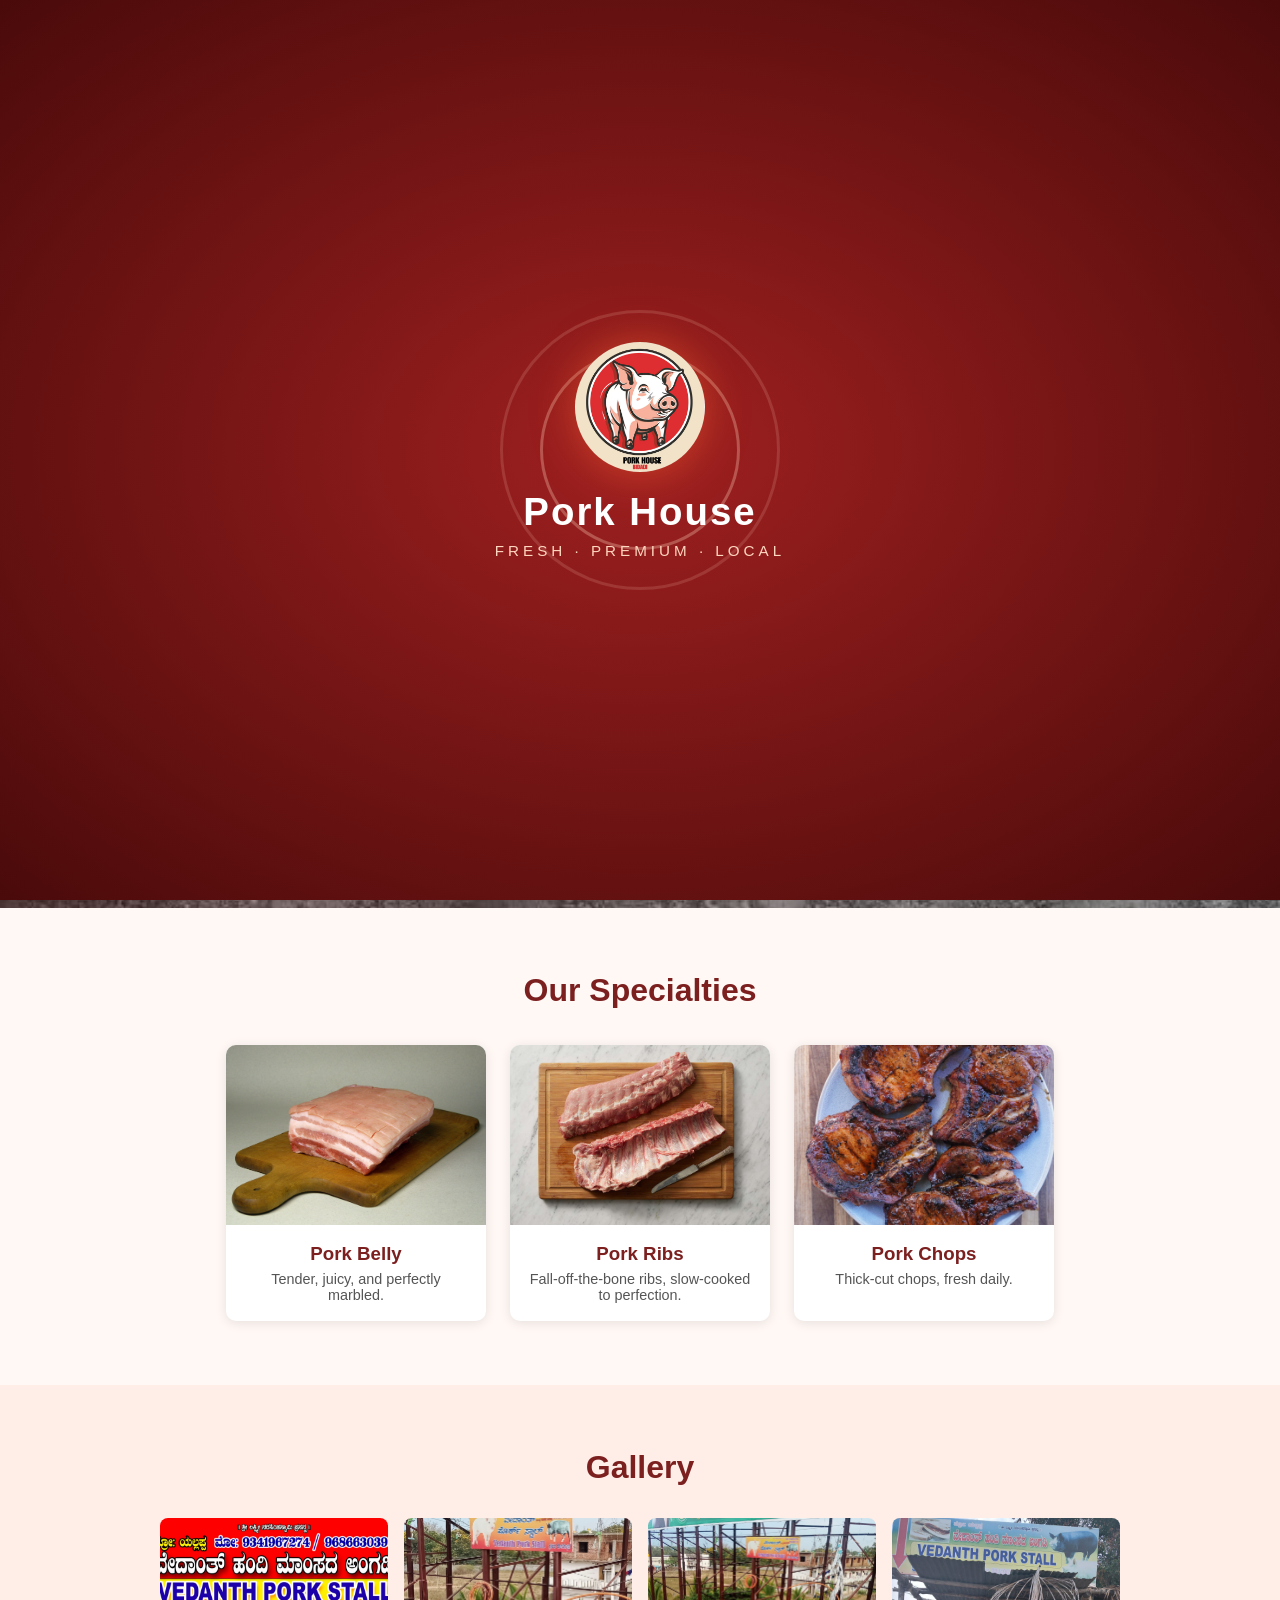
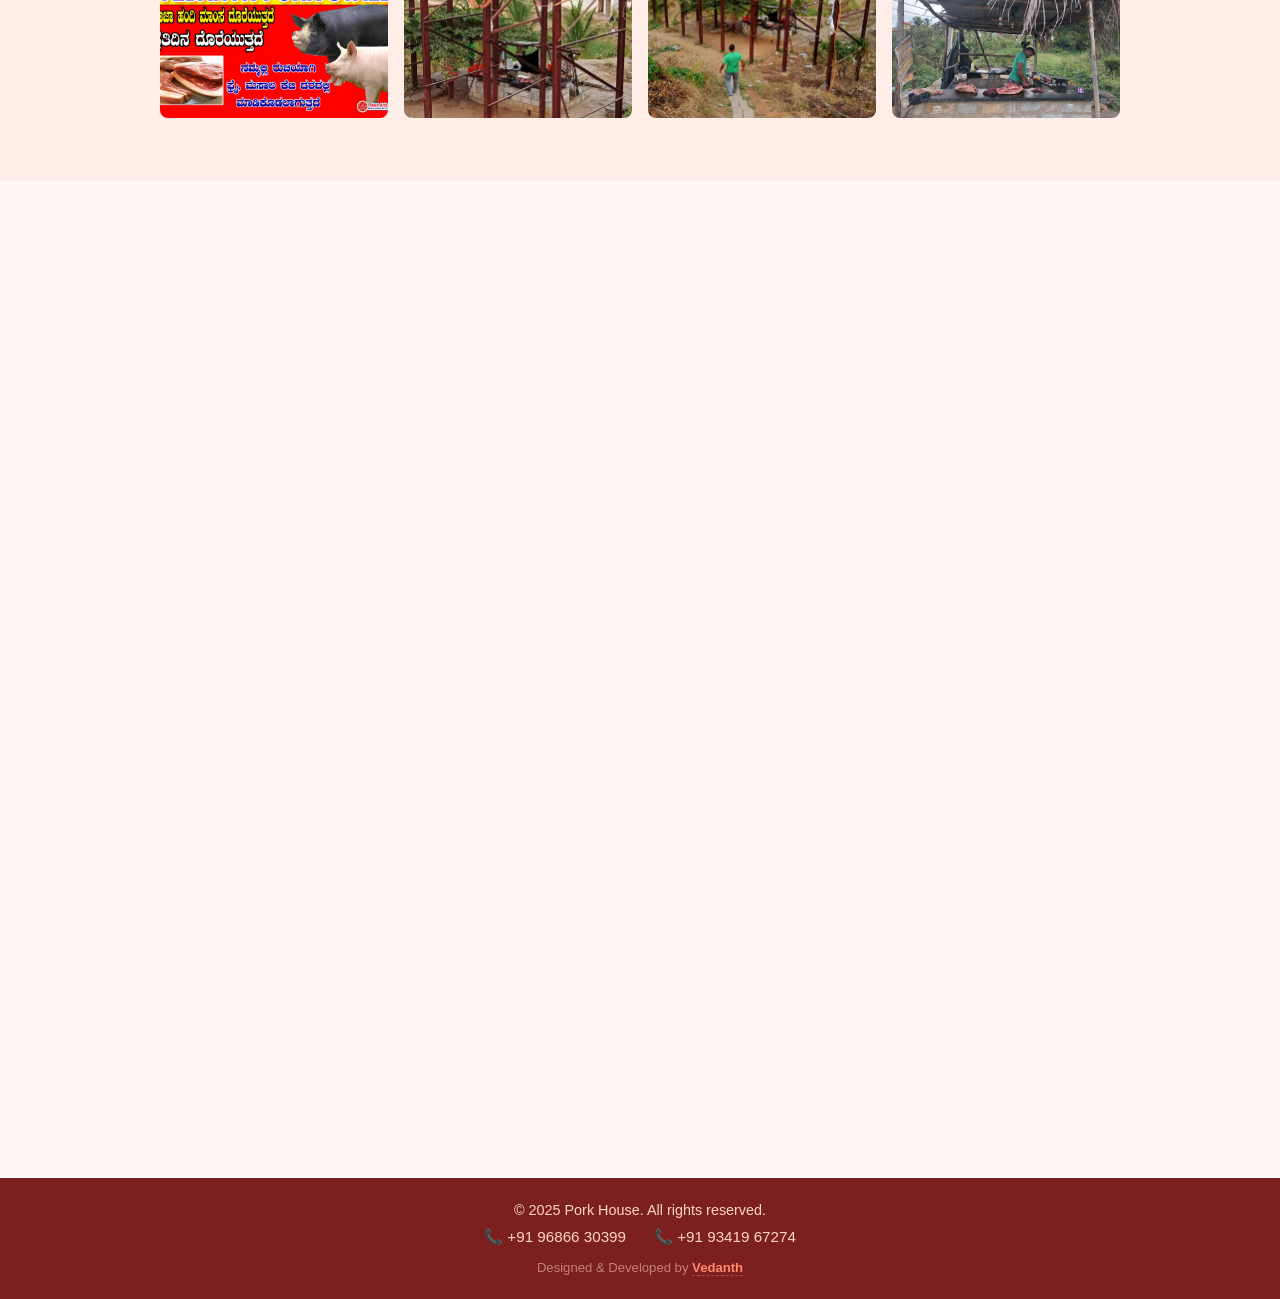
==== commit cbe755f5: "Added a credit, designed and developed, created a separate html for profile" ====
--- a/index.html
+++ b/index.html
@@ -153,6 +153,7 @@
       <a href="tel:+919686630399">📞 +91 96866 30399</a>
       <a href="tel:+919341967274">📞 +91 93419 67274</a>
     </div>
+    <p class="footer-credit">Designed &amp; Developed by <a href="vedanth.html" class="credit-link">Vedanth</a></p>
   </footer>
 
   <script>
--- a/styles.css
+++ b/styles.css
@@ -530,6 +530,25 @@
   color: #fff;
 }
 
+.footer-credit {
+  margin-top: 14px;
+  font-size: 0.82rem;
+  color: rgba(255,214,192,0.55);
+}
+
+.credit-link {
+  color: #ff8a70;
+  text-decoration: none;
+  font-weight: 600;
+  border-bottom: 1px dashed rgba(255,138,112,0.4);
+  transition: color 0.2s, border-color 0.2s;
+}
+
+.credit-link:hover {
+  color: #fff;
+  border-color: #fff;
+}
+
 
 
 /* Responsive */
